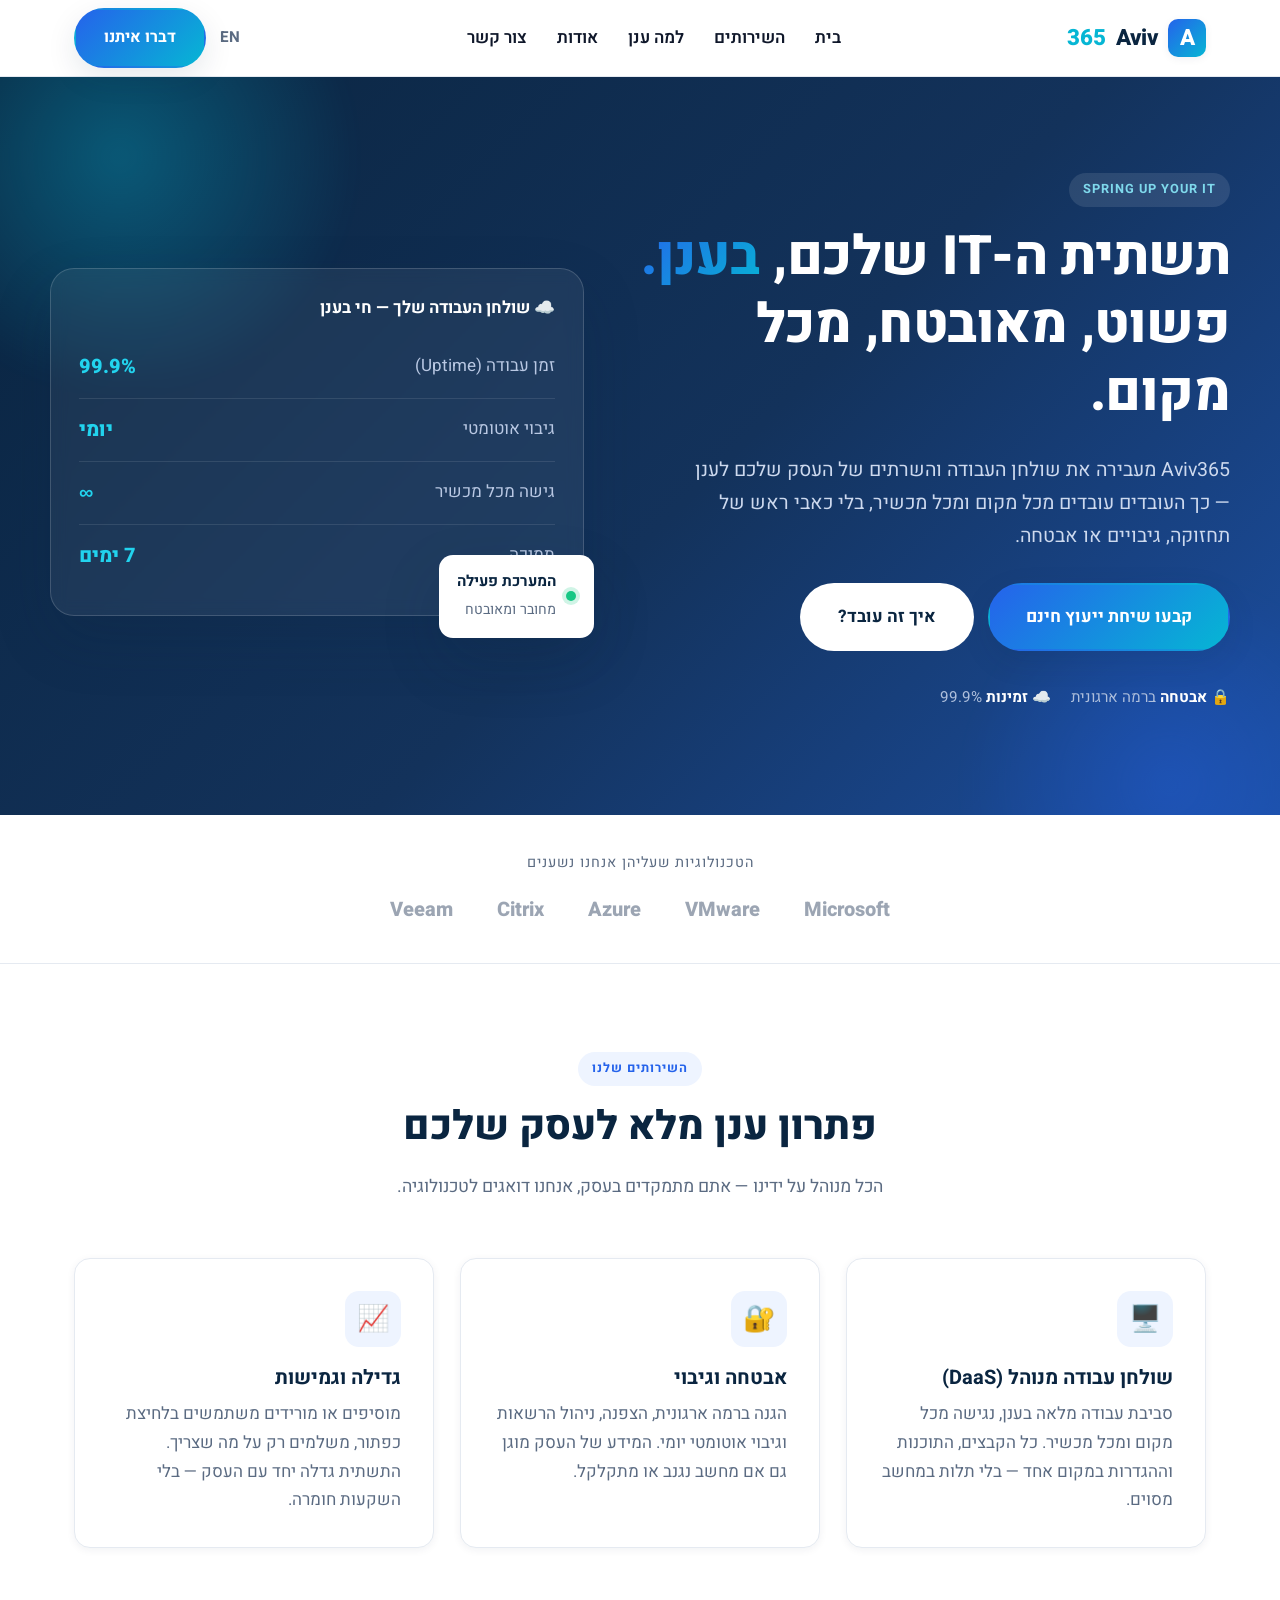
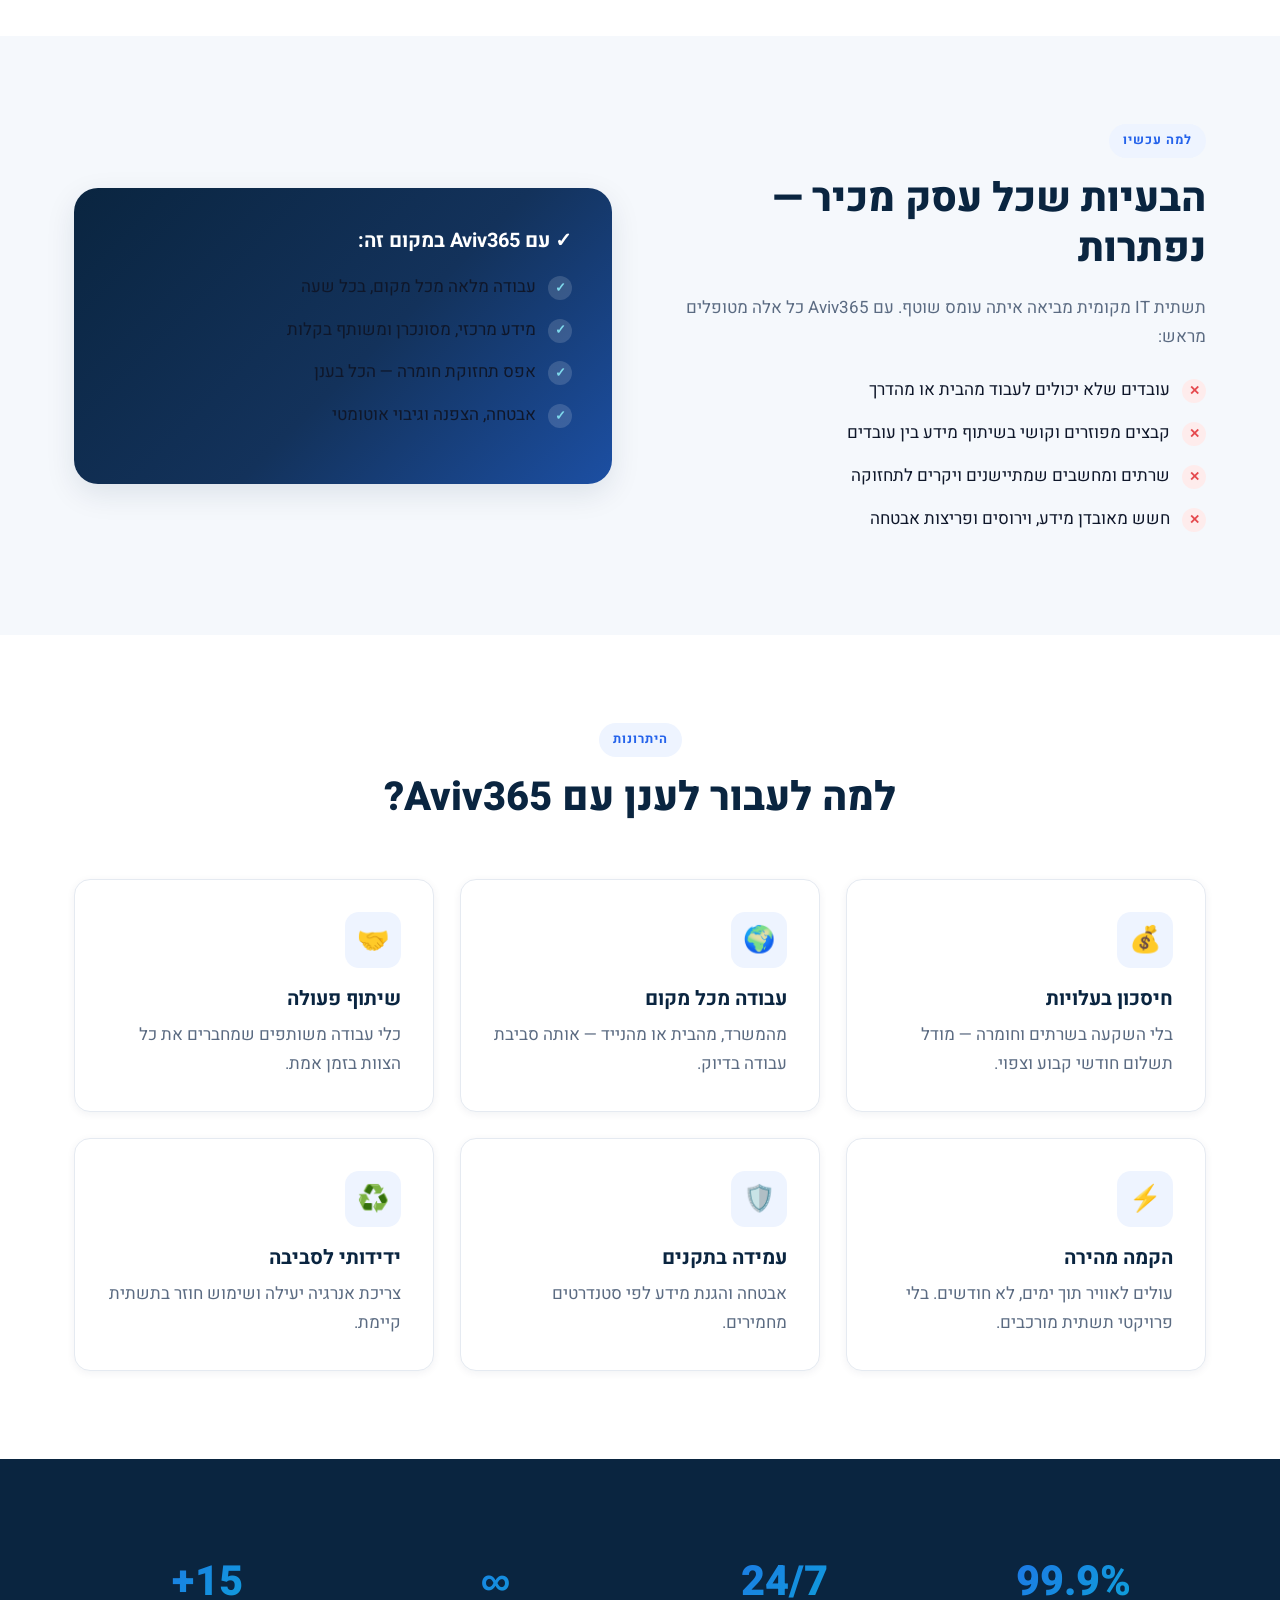
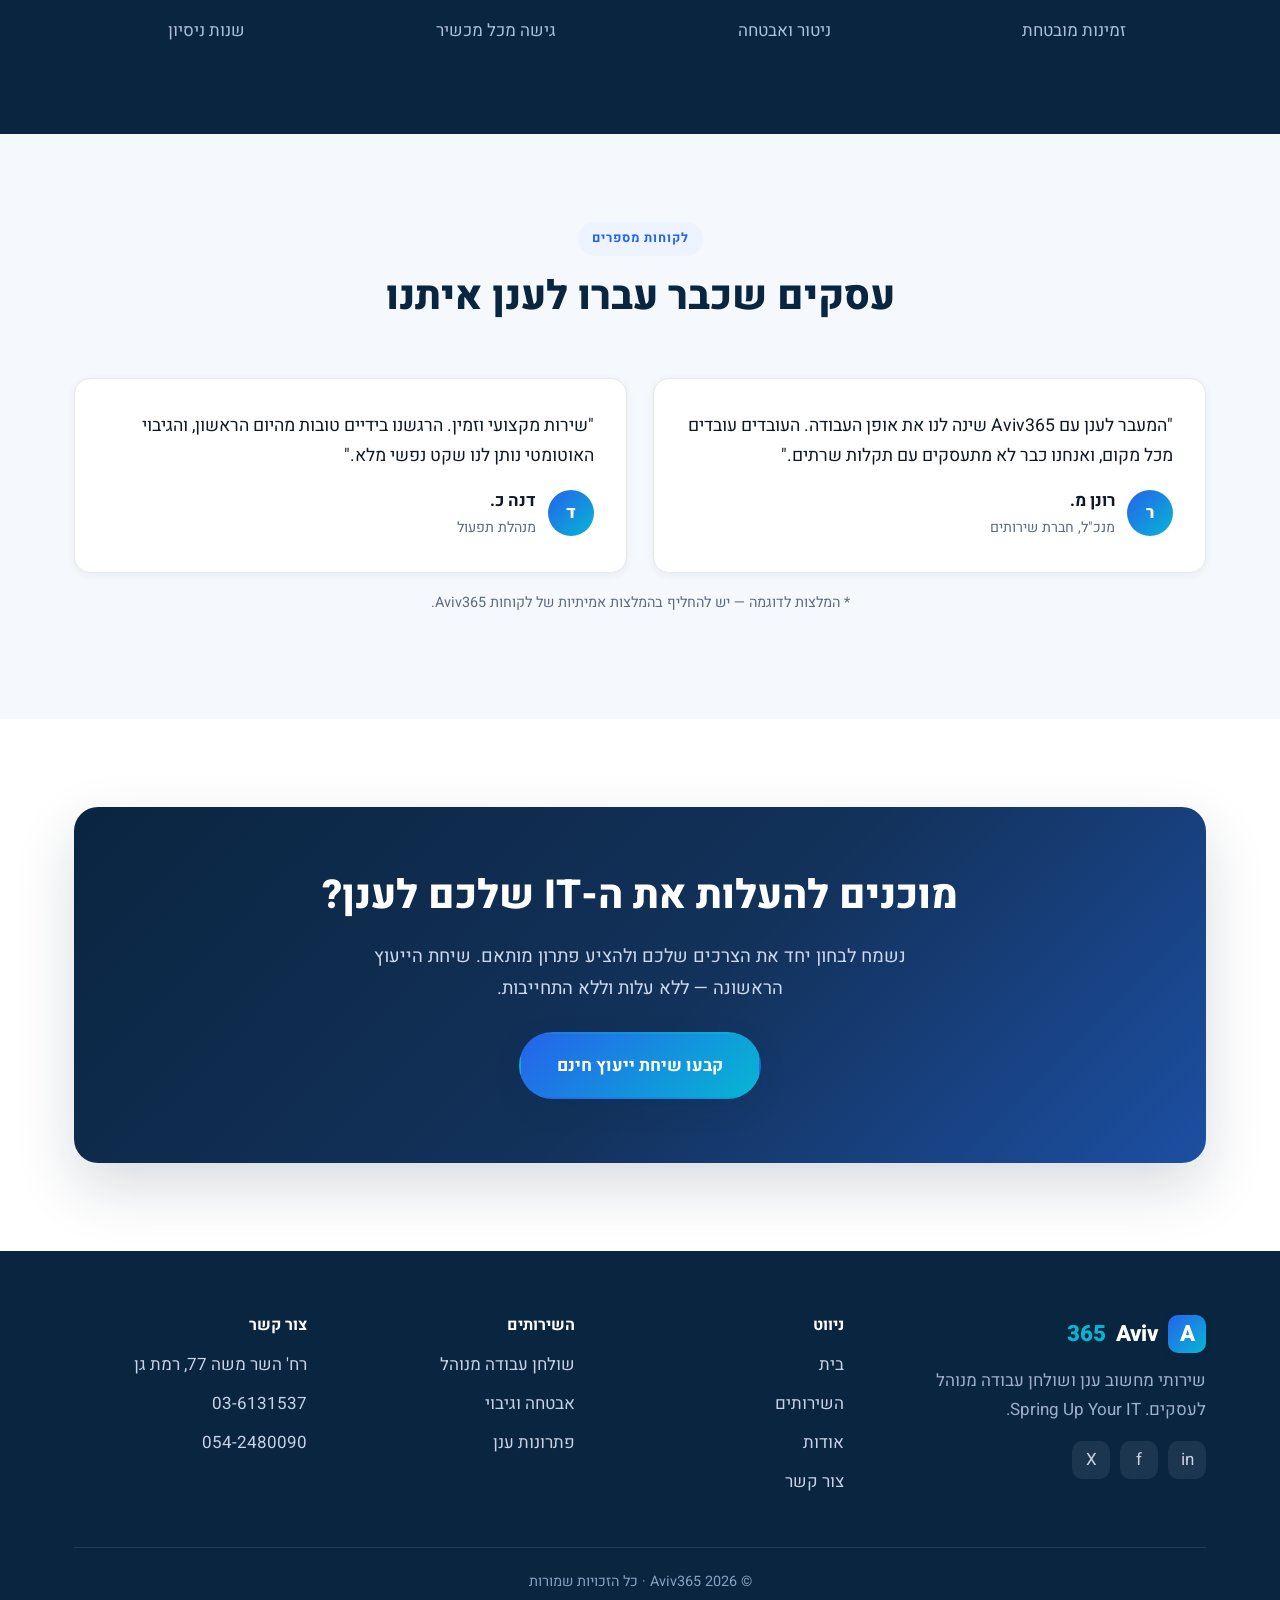
==== index.html @ 33a7fe13 "Aviv365 modern redesign preview" ====
<!DOCTYPE html>
<html lang="he" dir="rtl">
<head>
  <meta charset="UTF-8">
  <meta name="viewport" content="width=device-width, initial-scale=1.0">
  <title>Aviv365 | מחשוב ענן ושולחן עבודה מנוהל (DaaS) לעסקים</title>
  <meta name="description" content="Aviv365 מספקת שירותי מחשוב ענן ושולחן עבודה מנוהל (Desktop as a Service) לעסקים בישראל — עבודה מכל מקום, אבטחה ברמה ארגונית וחיסכון בעלויות IT.">
  <link rel="preconnect" href="https://fonts.googleapis.com">
  <link rel="preconnect" href="https://fonts.gstatic.com" crossorigin>
  <link href="https://fonts.googleapis.com/css2?family=Heebo:wght@400;500;600;700;800&display=swap" rel="stylesheet">
  <link rel="stylesheet" href="assets/style.css">
</head>
<body>

  <!-- ===== Header ===== -->
  <header class="site-header">
    <div class="container nav">
      <a href="index.html" class="brand">
        <span class="logo-mark">A</span>
        Aviv<span class="accent">365</span>
      </a>
      <nav class="nav__links" id="navLinks">
        <a href="index.html">בית</a>
        <a href="#services">השירותים</a>
        <a href="#why">למה ענן</a>
        <a href="about.html">אודות</a>
        <a href="contact.html">צור קשר</a>
      </nav>
      <div class="nav__actions">
        <a href="#" class="lang-toggle">EN</a>
        <a href="contact.html" class="btn btn--primary">דברו איתנו</a>
        <button class="nav__toggle" id="navToggle" aria-label="תפריט">
          <span></span><span></span><span></span>
        </button>
      </div>
    </div>
  </header>

  <!-- ===== Hero ===== -->
  <section class="hero">
    <div class="container hero__inner">
      <div class="hero__copy">
        <span class="eyebrow" style="background:rgba(255,255,255,.1);color:#7fd9ec;">Spring Up Your IT</span>
        <h1>תשתית ה-IT שלכם, <span class="hl">בענן.</span><br>פשוט, מאובטח, מכל מקום.</h1>
        <p class="lead">Aviv365 מעבירה את שולחן העבודה והשרתים של העסק שלכם לענן — כך העובדים עובדים מכל מקום ומכל מכשיר, בלי כאבי ראש של תחזוקה, גיבויים או אבטחה.</p>
        <div class="hero__cta">
          <a href="contact.html" class="btn btn--primary btn--lg">קבעו שיחת ייעוץ חינם</a>
          <a href="#services" class="btn btn--light btn--lg">איך זה עובד?</a>
        </div>
        <div class="hero__trust">
          <span>🔒 <strong>אבטחה</strong> ברמה ארגונית</span>
          <span>☁️ <strong>זמינות</strong> 99.9%</span>
        </div>
      </div>

      <div class="hero__visual">
        <div class="cloud-card">
          <h3>☁️ שולחן העבודה שלך — חי בענן</h3>
          <div class="cloud-stat"><span class="label">זמן עבודה (Uptime)</span><span class="val">99.9%</span></div>
          <div class="cloud-stat"><span class="label">גיבוי אוטומטי</span><span class="val">יומי</span></div>
          <div class="cloud-stat"><span class="label">גישה מכל מכשיר</span><span class="val">∞</span></div>
          <div class="cloud-stat"><span class="label">תמיכה</span><span class="val">7 ימים</span></div>
        </div>
        <div class="float-badge">
          <span class="dot"></span>
          <div><strong>המערכת פעילה</strong><small>מחובר ומאובטח</small></div>
        </div>
      </div>
    </div>
  </section>

  <!-- ===== Logos strip ===== -->
  <section class="logos">
    <div class="container">
      <p>הטכנולוגיות שעליהן אנחנו נשענים</p>
      <div class="logos__row">
        <span>Microsoft</span><span>VMware</span><span>Azure</span><span>Citrix</span><span>Veeam</span>
      </div>
    </div>
  </section>

  <!-- ===== Services ===== -->
  <section class="section" id="services">
    <div class="container">
      <div class="section__head">
        <span class="eyebrow">השירותים שלנו</span>
        <h2>פתרון ענן מלא לעסק שלכם</h2>
        <p>הכל מנוהל על ידינו — אתם מתמקדים בעסק, אנחנו דואגים לטכנולוגיה.</p>
      </div>
      <div class="grid grid--3 reveal">
        <div class="card">
          <div class="ico">🖥️</div>
          <h3>שולחן עבודה מנוהל (DaaS)</h3>
          <p>סביבת עבודה מלאה בענן, נגישה מכל מקום ומכל מכשיר. כל הקבצים, התוכנות וההגדרות במקום אחד — בלי תלות במחשב מסוים.</p>
        </div>
        <div class="card">
          <div class="ico">🔐</div>
          <h3>אבטחה וגיבוי</h3>
          <p>הגנה ברמה ארגונית, הצפנה, ניהול הרשאות וגיבוי אוטומטי יומי. המידע של העסק מוגן גם אם מחשב נגנב או מתקלקל.</p>
        </div>
        <div class="card">
          <div class="ico">📈</div>
          <h3>גדילה וגמישות</h3>
          <p>מוסיפים או מורידים משתמשים בלחיצת כפתור, משלמים רק על מה שצריך. התשתית גדלה יחד עם העסק — בלי השקעות חומרה.</p>
        </div>
      </div>
    </div>
  </section>

  <!-- ===== Problems we solve ===== -->
  <section class="section section--tint" id="problems">
    <div class="container split">
      <div>
        <span class="eyebrow">למה עכשיו</span>
        <h2>הבעיות שכל עסק מכיר — נפתרות</h2>
        <p style="color:var(--muted)">תשתית IT מקומית מביאה איתה עומס שוטף. עם Aviv365 כל אלה מטופלים מראש:</p>
        <ul class="check-list x-list" style="margin-top:24px;">
          <li><span class="mark">✕</span> עובדים שלא יכולים לעבוד מהבית או מהדרך</li>
          <li><span class="mark">✕</span> קבצים מפוזרים וקושי בשיתוף מידע בין עובדים</li>
          <li><span class="mark">✕</span> שרתים ומחשבים שמתיישנים ויקרים לתחזוקה</li>
          <li><span class="mark">✕</span> חשש מאובדן מידע, וירוסים ופריצות אבטחה</li>
        </ul>
      </div>
      <div class="split__visual">
        <h3 style="color:#fff;margin-bottom:20px;">✓ עם Aviv365 במקום זה:</h3>
        <ul class="check-list" style="color:#dbe6f8;">
          <li><span class="mark" style="background:rgba(255,255,255,.15);color:#7fd9ec;">✓</span> עבודה מלאה מכל מקום, בכל שעה</li>
          <li><span class="mark" style="background:rgba(255,255,255,.15);color:#7fd9ec;">✓</span> מידע מרכזי, מסונכרן ומשותף בקלות</li>
          <li><span class="mark" style="background:rgba(255,255,255,.15);color:#7fd9ec;">✓</span> אפס תחזוקת חומרה — הכל בענן</li>
          <li><span class="mark" style="background:rgba(255,255,255,.15);color:#7fd9ec;">✓</span> אבטחה, הצפנה וגיבוי אוטומטי</li>
        </ul>
      </div>
    </div>
  </section>

  <!-- ===== Why cloud / benefits ===== -->
  <section class="section" id="why">
    <div class="container">
      <div class="section__head">
        <span class="eyebrow">היתרונות</span>
        <h2>למה לעבור לענן עם Aviv365?</h2>
      </div>
      <div class="grid grid--3 reveal">
        <div class="card"><div class="ico">💰</div><h3>חיסכון בעלויות</h3><p>בלי השקעה בשרתים וחומרה — מודל תשלום חודשי קבוע וצפוי.</p></div>
        <div class="card"><div class="ico">🌍</div><h3>עבודה מכל מקום</h3><p>מהמשרד, מהבית או מהנייד — אותה סביבת עבודה בדיוק.</p></div>
        <div class="card"><div class="ico">🤝</div><h3>שיתוף פעולה</h3><p>כלי עבודה משותפים שמחברים את כל הצוות בזמן אמת.</p></div>
        <div class="card"><div class="ico">⚡</div><h3>הקמה מהירה</h3><p>עולים לאוויר תוך ימים, לא חודשים. בלי פרויקטי תשתית מורכבים.</p></div>
        <div class="card"><div class="ico">🛡️</div><h3>עמידה בתקנים</h3><p>אבטחה והגנת מידע לפי סטנדרטים מחמירים.</p></div>
        <div class="card"><div class="ico">♻️</div><h3>ידידותי לסביבה</h3><p>צריכת אנרגיה יעילה ושימוש חוזר בתשתית קיימת.</p></div>
      </div>
    </div>
  </section>

  <!-- ===== Stats band ===== -->
  <section class="section stats-band">
    <div class="container grid--4">
      <div class="stat"><div class="num">99.9%</div><div class="cap">זמינות מובטחת</div></div>
      <div class="stat"><div class="num">24/7</div><div class="cap">ניטור ואבטחה</div></div>
      <div class="stat"><div class="num">∞</div><div class="cap">גישה מכל מכשיר</div></div>
      <div class="stat"><div class="num">15+</div><div class="cap">שנות ניסיון</div></div>
    </div>
  </section>

  <!-- ===== Testimonials ===== -->
  <section class="section section--tint">
    <div class="container">
      <div class="section__head">
        <span class="eyebrow">לקוחות מספרים</span>
        <h2>עסקים שכבר עברו לענן איתנו</h2>
      </div>
      <div class="grid grid--2 reveal">
        <div class="quote">
          <p>"המעבר לענן עם Aviv365 שינה לנו את אופן העבודה. העובדים עובדים מכל מקום, ואנחנו כבר לא מתעסקים עם תקלות שרתים."</p>
          <div class="who"><span class="avatar">ר</span><div><strong>רונן מ.</strong><small>מנכ"ל, חברת שירותים</small></div></div>
        </div>
        <div class="quote">
          <p>"שירות מקצועי וזמין. הרגשנו בידיים טובות מהיום הראשון, והגיבוי האוטומטי נותן לנו שקט נפשי מלא."</p>
          <div class="who"><span class="avatar">ד</span><div><strong>דנה כ.</strong><small>מנהלת תפעול</small></div></div>
        </div>
      </div>
      <p style="text-align:center;color:var(--muted);margin-top:18px;font-size:.9rem;">* המלצות לדוגמה — יש להחליף בהמלצות אמיתיות של לקוחות Aviv365.</p>
    </div>
  </section>

  <!-- ===== CTA band ===== -->
  <section class="section">
    <div class="container">
      <div class="cta-band reveal">
        <h2>מוכנים להעלות את ה-IT שלכם לענן?</h2>
        <p>נשמח לבחון יחד את הצרכים שלכם ולהציע פתרון מותאם. שיחת הייעוץ הראשונה — ללא עלות וללא התחייבות.</p>
        <a href="contact.html" class="btn btn--primary btn--lg">קבעו שיחת ייעוץ חינם</a>
      </div>
    </div>
  </section>

  <!-- ===== Footer ===== -->
  <footer class="site-footer">
    <div class="container">
      <div class="footer-grid">
        <div class="footer-brand">
          <a href="index.html" class="brand"><span class="logo-mark">A</span> Aviv<span class="accent">365</span></a>
          <p>שירותי מחשוב ענן ושולחן עבודה מנוהל לעסקים. Spring Up Your IT.</p>
          <div class="social">
            <a href="#" aria-label="LinkedIn">in</a>
            <a href="#" aria-label="Facebook">f</a>
            <a href="#" aria-label="Twitter">X</a>
          </div>
        </div>
        <div>
          <h4>ניווט</h4>
          <ul>
            <li><a href="index.html">בית</a></li>
            <li><a href="#services">השירותים</a></li>
            <li><a href="about.html">אודות</a></li>
            <li><a href="contact.html">צור קשר</a></li>
          </ul>
        </div>
        <div>
          <h4>השירותים</h4>
          <ul>
            <li><a href="#services">שולחן עבודה מנוהל</a></li>
            <li><a href="#services">אבטחה וגיבוי</a></li>
            <li><a href="#why">פתרונות ענן</a></li>
          </ul>
        </div>
        <div>
          <h4>צור קשר</h4>
          <ul>
            <li>רח' השר משה 77, רמת גן</li>
            <li><a href="tel:+97236131537">03-6131537</a></li>
            <li><a href="tel:+972542480090">054-2480090</a></li>
          </ul>
        </div>
      </div>
      <div class="footer-bottom">
        © <span id="year">2026</span> Aviv365 · כל הזכויות שמורות
      </div>
    </div>
  </footer>

  <script src="assets/main.js"></script>
</body>
</html>
---- assets/style.css ----
/* ==========================================================================
   Aviv365 — Modern Redesign Stylesheet
   RTL · Responsive · Professional B2B Cloud
   ניתן לייבוא לוורדפרס: העתק קובץ זה ל-Child Theme בשם style.css
   ========================================================================== */

/* ----- Design Tokens ----- */
:root {
  --navy:        #0A2540;
  --navy-soft:   #13325b;
  --blue:        #2563EB;
  --blue-dark:   #1D4ED8;
  --accent:      #06B6D4;   /* cyan */
  --accent-soft: #22D3EE;
  --ink:         #0F172A;
  --muted:       #5B6B82;
  --line:        #E5EAF1;
  --bg:          #FFFFFF;
  --bg-soft:     #F5F8FC;
  --bg-tint:     #EEF4FF;
  --white:       #FFFFFF;
  --shadow-sm:   0 2px 8px rgba(10,37,64,.06);
  --shadow-md:   0 10px 30px rgba(10,37,64,.10);
  --shadow-lg:   0 24px 60px rgba(10,37,64,.16);
  --radius:      16px;
  --radius-lg:   24px;
  --maxw:        1180px;
  --grad: linear-gradient(135deg, #0A2540 0%, #13325b 55%, #1c4fa3 100%);
  --grad-accent: linear-gradient(135deg, var(--blue) 0%, var(--accent) 100%);
}

/* ----- Reset ----- */
*, *::before, *::after { box-sizing: border-box; }
html { scroll-behavior: smooth; }
body {
  margin: 0;
  font-family: "Heebo", "Assistant", -apple-system, "Segoe UI", Arial, sans-serif;
  color: var(--ink);
  background: var(--bg);
  line-height: 1.7;
  font-size: 17px;
  -webkit-font-smoothing: antialiased;
  text-rendering: optimizeLegibility;
  direction: rtl;
}
img { max-width: 100%; display: block; }
a { color: inherit; text-decoration: none; }
h1, h2, h3, h4 { line-height: 1.25; margin: 0 0 .5em; color: var(--navy); font-weight: 700; }
h1 { font-size: clamp(2rem, 5vw, 3.4rem); font-weight: 800; letter-spacing: -.5px; }
h2 { font-size: clamp(1.6rem, 3.5vw, 2.5rem); font-weight: 800; }
h3 { font-size: 1.25rem; }
p  { margin: 0 0 1rem; }
ul { margin: 0; padding: 0; list-style: none; }

/* ----- Layout ----- */
.container { width: 100%; max-width: var(--maxw); margin-inline: auto; padding-inline: 24px; }
.section { padding: 88px 0; }
.section--tint { background: var(--bg-soft); }
.section__head { text-align: center; max-width: 720px; margin: 0 auto 56px; }
.section__head p { color: var(--muted); font-size: 1.1rem; }
.eyebrow {
  display: inline-block; font-size: .8rem; font-weight: 700; letter-spacing: 1px;
  text-transform: uppercase; color: var(--blue);
  background: var(--bg-tint); padding: 6px 14px; border-radius: 999px; margin-bottom: 16px;
}

/* ----- Buttons ----- */
.btn {
  display: inline-flex; align-items: center; gap: 8px;
  font-weight: 700; font-size: 1rem; padding: 14px 28px;
  border-radius: 999px; border: 2px solid transparent; cursor: pointer;
  transition: transform .18s ease, box-shadow .18s ease, background .18s ease;
}
.btn--primary { background: var(--grad-accent); color: #fff; box-shadow: var(--shadow-md); }
.btn--primary:hover { transform: translateY(-2px); box-shadow: var(--shadow-lg); }
.btn--ghost { background: transparent; color: var(--navy); border-color: var(--line); }
.btn--ghost:hover { border-color: var(--blue); color: var(--blue); }
.btn--light { background: #fff; color: var(--navy); }
.btn--light:hover { transform: translateY(-2px); box-shadow: var(--shadow-lg); }
.btn--lg { padding: 17px 36px; font-size: 1.08rem; }

/* ----- Header ----- */
.site-header {
  position: sticky; top: 0; z-index: 50;
  background: rgba(255,255,255,.88); backdrop-filter: saturate(180%) blur(12px);
  border-bottom: 1px solid var(--line);
}
.nav { display: flex; align-items: center; justify-content: space-between; height: 76px; }
.brand { display: flex; align-items: center; gap: 10px; font-weight: 800; font-size: 1.4rem; color: var(--navy); }
.brand .logo-mark {
  width: 38px; height: 38px; border-radius: 10px; background: var(--grad-accent);
  display: grid; place-items: center; color: #fff; font-weight: 800; box-shadow: var(--shadow-sm);
}
.brand span.accent { color: var(--accent); }
.nav__links { display: flex; align-items: center; gap: 30px; }
.nav__links a { font-weight: 600; color: var(--ink); transition: color .15s; }
.nav__links a:hover { color: var(--blue); }
.nav__actions { display: flex; align-items: center; gap: 14px; }
.lang-toggle { font-weight: 700; color: var(--muted); font-size: .95rem; }
.lang-toggle:hover { color: var(--blue); }
.nav__toggle { display: none; background: none; border: 0; cursor: pointer; padding: 8px; }
.nav__toggle span { display: block; width: 26px; height: 2.5px; background: var(--navy); margin: 5px 0; border-radius: 2px; transition: .3s; }

/* ----- Hero ----- */
.hero { position: relative; background: var(--grad); color: #fff; overflow: hidden; }
.hero::before, .hero::after {
  content: ""; position: absolute; border-radius: 50%; filter: blur(10px); opacity: .35;
}
.hero::before { width: 480px; height: 480px; background: radial-gradient(circle, var(--accent), transparent 70%); top: -160px; left: -120px; }
.hero::after  { width: 420px; height: 420px; background: radial-gradient(circle, var(--blue), transparent 70%); bottom: -180px; right: -100px; }
.hero__inner { position: relative; z-index: 2; display: grid; grid-template-columns: 1.05fr .95fr; gap: 56px; align-items: center; padding: 96px 0 104px; }
.hero h1 { color: #fff; }
.hero h1 .hl { background: var(--grad-accent); -webkit-background-clip: text; background-clip: text; -webkit-text-fill-color: transparent; }
.hero p.lead { font-size: 1.22rem; color: #cdd9ee; max-width: 540px; margin-bottom: 30px; }
.hero__cta { display: flex; gap: 14px; flex-wrap: wrap; margin-bottom: 34px; }
.hero__trust { display: flex; align-items: center; gap: 20px; color: #aebfdc; font-size: .95rem; }
.hero__trust strong { color: #fff; }

/* Hero visual card */
.hero__visual { position: relative; }
.cloud-card {
  background: rgba(255,255,255,.06); border: 1px solid rgba(255,255,255,.16);
  border-radius: var(--radius-lg); padding: 28px; backdrop-filter: blur(8px);
  box-shadow: var(--shadow-lg);
}
.cloud-card h3 { color: #fff; font-size: 1.05rem; margin-bottom: 18px; display: flex; align-items: center; gap: 10px; }
.cloud-stat { display: flex; align-items: center; justify-content: space-between; padding: 14px 0; border-bottom: 1px solid rgba(255,255,255,.1); }
.cloud-stat:last-child { border-bottom: 0; }
.cloud-stat .label { color: #b9c8e3; }
.cloud-stat .val { font-weight: 800; font-size: 1.25rem; color: var(--accent-soft); }
.float-badge {
  position: absolute; bottom: -22px; right: -10px; background: #fff; color: var(--navy);
  border-radius: 14px; padding: 14px 18px; box-shadow: var(--shadow-lg); display: flex; gap: 10px; align-items: center;
}
.float-badge .dot { width: 10px; height: 10px; border-radius: 50%; background: #16C784; box-shadow: 0 0 0 4px rgba(22,199,132,.2); }
.float-badge strong { display: block; font-size: .95rem; }
.float-badge small { color: var(--muted); }

/* ----- Logos / trust strip ----- */
.logos { padding: 36px 0; border-bottom: 1px solid var(--line); }
.logos p { text-align: center; color: var(--muted); font-size: .9rem; letter-spacing: 1px; text-transform: uppercase; margin-bottom: 18px; }
.logos__row { display: flex; flex-wrap: wrap; justify-content: center; align-items: center; gap: 44px; opacity: .6; }
.logos__row span { font-weight: 800; font-size: 1.25rem; color: var(--muted); }

/* ----- Cards grid ----- */
.grid { display: grid; gap: 26px; }
.grid--3 { grid-template-columns: repeat(3, 1fr); }
.grid--2 { grid-template-columns: repeat(2, 1fr); }
.card {
  background: #fff; border: 1px solid var(--line); border-radius: var(--radius);
  padding: 32px; box-shadow: var(--shadow-sm); transition: transform .2s ease, box-shadow .2s ease, border-color .2s;
}
.card:hover { transform: translateY(-4px); box-shadow: var(--shadow-md); border-color: #d6e2f7; }
.card .ico {
  width: 56px; height: 56px; border-radius: 14px; display: grid; place-items: center;
  background: var(--bg-tint); color: var(--blue); font-size: 26px; margin-bottom: 18px;
}
.card h3 { margin-bottom: 10px; }
.card p { color: var(--muted); margin: 0; }

/* problems list */
.check-list li { display: flex; gap: 12px; align-items: flex-start; margin-bottom: 14px; color: var(--ink); }
.check-list .mark { flex: 0 0 24px; height: 24px; border-radius: 50%; background: var(--bg-tint); color: var(--blue); display: grid; place-items: center; font-size: 13px; font-weight: 800; margin-top: 3px; }
.x-list .mark { background: #FEECEC; color: #E5484D; }

/* split feature */
.split { display: grid; grid-template-columns: 1fr 1fr; gap: 56px; align-items: center; }
.split__visual { background: var(--grad); border-radius: var(--radius-lg); padding: 40px; color: #fff; box-shadow: var(--shadow-md); }
.split__visual .cloud-stat .val { color: var(--accent-soft); }

/* ----- Stats band ----- */
.stats-band { background: var(--navy); color: #fff; }
.stats-band .grid--4 { display: grid; grid-template-columns: repeat(4,1fr); gap: 24px; text-align: center; }
.stat .num { font-size: 2.6rem; font-weight: 800; background: var(--grad-accent); -webkit-background-clip: text; background-clip: text; -webkit-text-fill-color: transparent; }
.stat .cap { color: #aebfdc; }

/* ----- Testimonials ----- */
.quote { background: #fff; border: 1px solid var(--line); border-radius: var(--radius); padding: 32px; box-shadow: var(--shadow-sm); }
.quote p { font-size: 1.1rem; color: var(--ink); }
.quote .who { display: flex; align-items: center; gap: 12px; margin-top: 16px; }
.quote .avatar { width: 46px; height: 46px; border-radius: 50%; background: var(--grad-accent); color: #fff; display: grid; place-items: center; font-weight: 800; }
.quote .who small { color: var(--muted); display: block; }

/* ----- CTA band ----- */
.cta-band { background: var(--grad); color: #fff; border-radius: var(--radius-lg); padding: 64px 48px; text-align: center; box-shadow: var(--shadow-lg); }
.cta-band h2 { color: #fff; }
.cta-band p { color: #cdd9ee; max-width: 560px; margin: 0 auto 28px; font-size: 1.15rem; }

/* ----- Contact / form ----- */
.contact-grid { display: grid; grid-template-columns: 1fr 1fr; gap: 48px; align-items: start; }
.info-item { display: flex; gap: 14px; margin-bottom: 22px; }
.info-item .ico { flex: 0 0 46px; height: 46px; border-radius: 12px; background: var(--bg-tint); color: var(--blue); display: grid; place-items: center; font-size: 20px; }
.info-item strong { display: block; }
.info-item span, .info-item a { color: var(--muted); }
.form { background: #fff; border: 1px solid var(--line); border-radius: var(--radius); padding: 32px; box-shadow: var(--shadow-sm); }
.field { margin-bottom: 18px; }
.field label { display: block; font-weight: 600; margin-bottom: 6px; font-size: .95rem; }
.field input, .field textarea {
  width: 100%; padding: 13px 16px; border: 1.5px solid var(--line); border-radius: 12px;
  font: inherit; background: var(--bg-soft); transition: border-color .15s, background .15s;
}
.field input:focus, .field textarea:focus { outline: 0; border-color: var(--blue); background: #fff; }
.field textarea { min-height: 120px; resize: vertical; }

/* ----- Footer ----- */
.site-footer { background: var(--navy); color: #c7d3e6; padding: 64px 0 28px; }
.footer-grid { display: grid; grid-template-columns: 1.4fr 1fr 1fr 1fr; gap: 36px; margin-bottom: 40px; }
.site-footer h4 { color: #fff; font-size: 1rem; margin-bottom: 16px; }
.site-footer a { color: #c7d3e6; transition: color .15s; }
.site-footer a:hover { color: var(--accent-soft); }
.site-footer li { margin-bottom: 10px; }
.footer-brand .brand { color: #fff; margin-bottom: 14px; }
.footer-brand p { color: #9fb0cc; max-width: 280px; }
.social { display: flex; gap: 10px; margin-top: 16px; }
.social a { width: 38px; height: 38px; border-radius: 10px; background: rgba(255,255,255,.08); display: grid; place-items: center; }
.social a:hover { background: var(--grad-accent); }
.footer-bottom { border-top: 1px solid rgba(255,255,255,.1); padding-top: 22px; text-align: center; color: #8aa0c2; font-size: .9rem; }

/* ----- Reveal animation ----- */
.reveal { opacity: 0; transform: translateY(24px); transition: opacity .6s ease, transform .6s ease; }
.reveal.in { opacity: 1; transform: none; }

/* ==========================================================================
   Responsive
   ========================================================================== */
@media (max-width: 960px) {
  .hero__inner { grid-template-columns: 1fr; gap: 40px; padding: 64px 0 80px; }
  .hero__visual { max-width: 460px; }
  .split, .contact-grid { grid-template-columns: 1fr; gap: 36px; }
  .grid--3 { grid-template-columns: repeat(2, 1fr); }
  .footer-grid { grid-template-columns: 1fr 1fr; }
  .stats-band .grid--4 { grid-template-columns: 1fr 1fr; gap: 36px; }
}
@media (max-width: 760px) {
  .nav__links, .nav__actions .btn { display: none; }
  .nav__toggle { display: block; }
  .nav__links.open {
    display: flex; flex-direction: column; position: absolute; top: 76px; right: 0; left: 0;
    background: #fff; padding: 20px 24px; gap: 18px; border-bottom: 1px solid var(--line); box-shadow: var(--shadow-md);
  }
  .section { padding: 60px 0; }
  .grid--3, .grid--2 { grid-template-columns: 1fr; }
  .footer-grid { grid-template-columns: 1fr; }
  .stats-band .grid--4 { grid-template-columns: 1fr 1fr; }
  .cta-band { padding: 44px 24px; }
  body { font-size: 16px; }
}
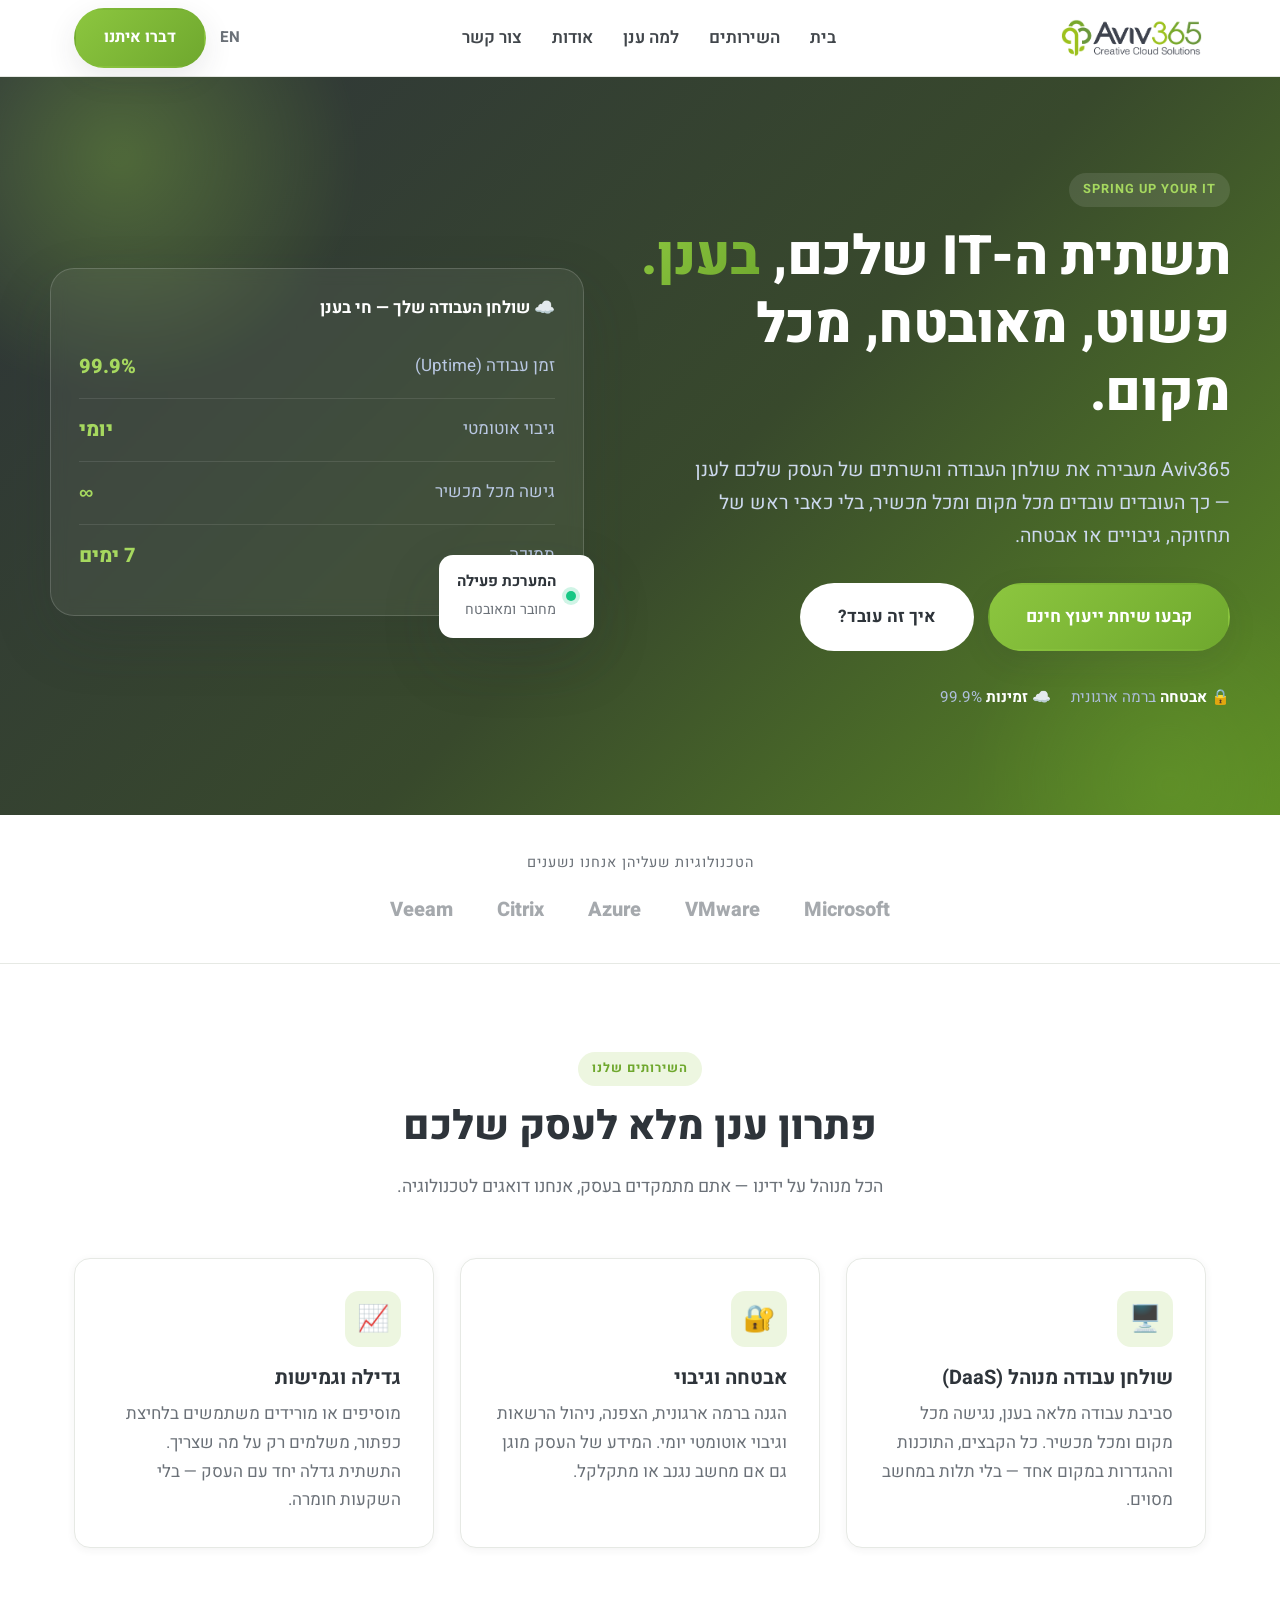
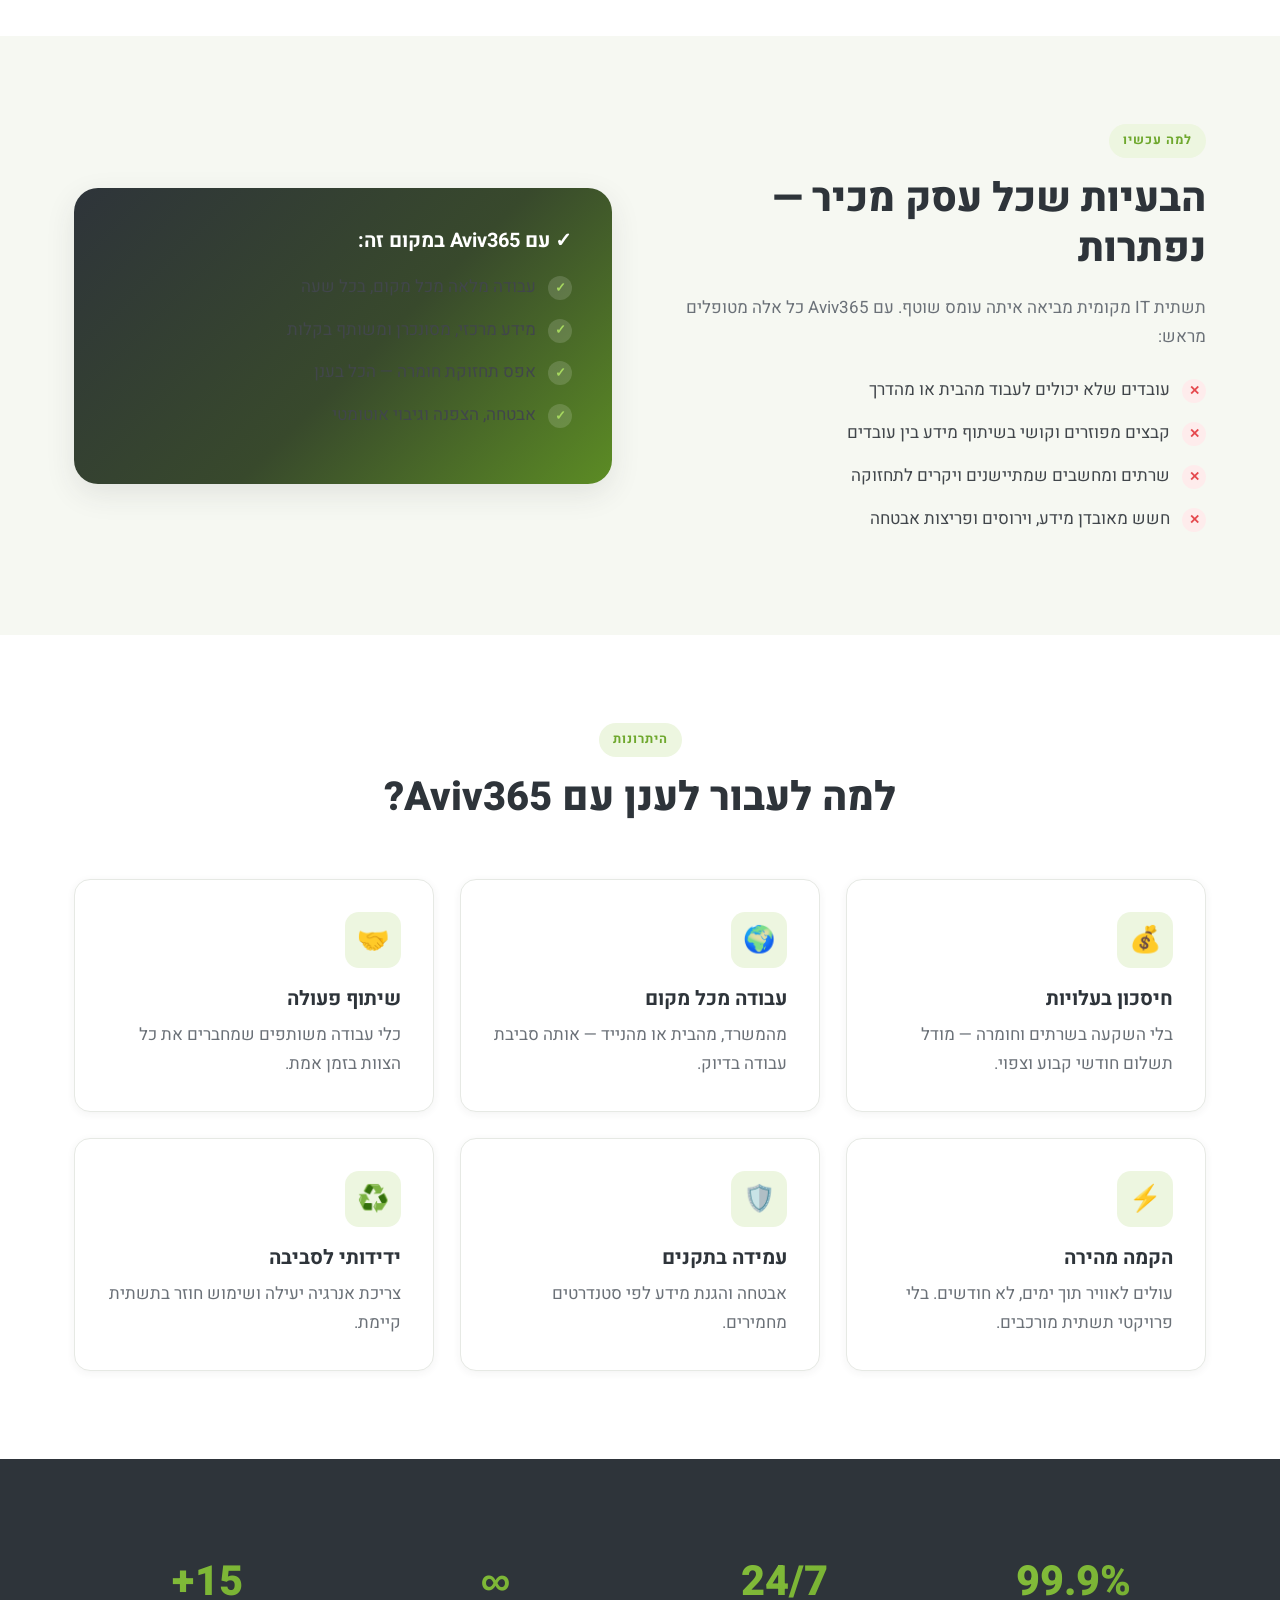
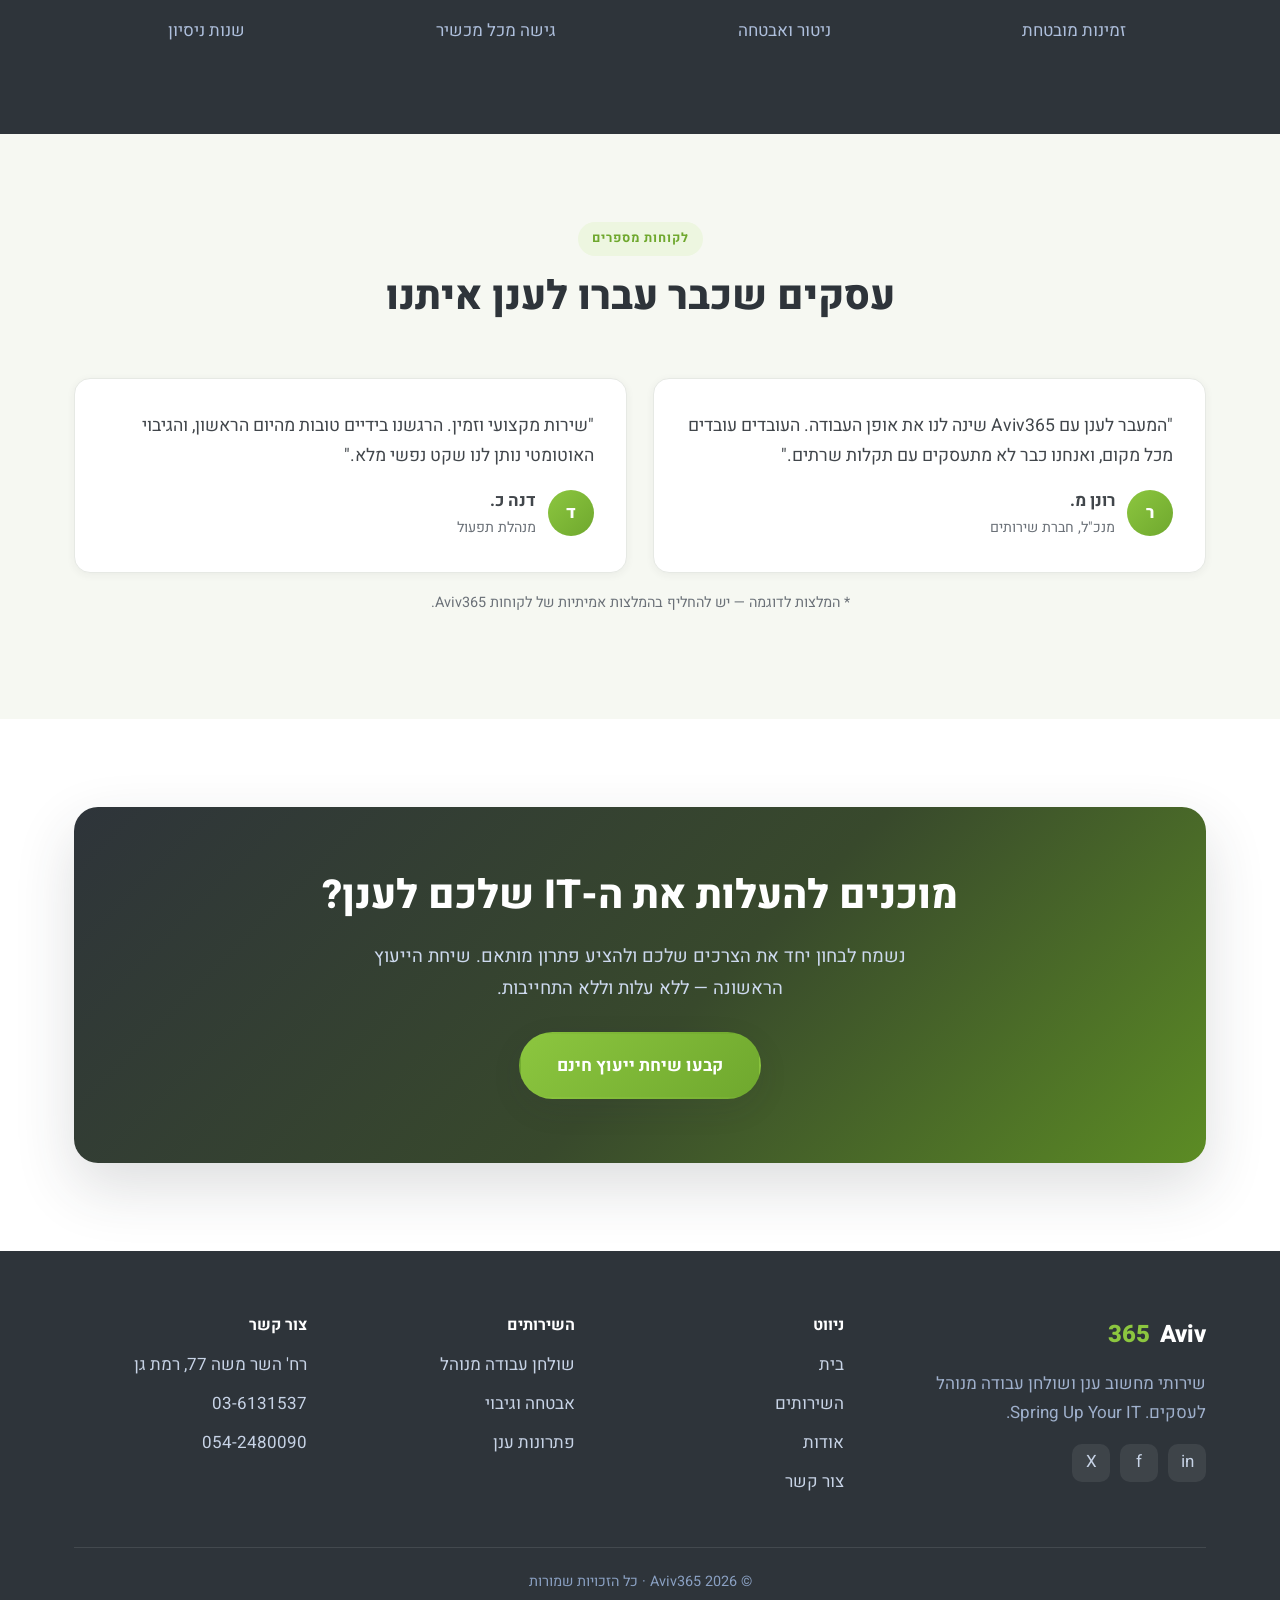
==== commit fb493048: "Apply real Aviv365 logo and brand colors (green + charcoal)" ====
--- a/index.html
+++ b/index.html
@@ -4,6 +4,7 @@
   <meta charset="UTF-8">
   <meta name="viewport" content="width=device-width, initial-scale=1.0">
   <title>Aviv365 | מחשוב ענן ושולחן עבודה מנוהל (DaaS) לעסקים</title>
+  <link rel="icon" type="image/png" href="assets/favicon.png">
   <meta name="description" content="Aviv365 מספקת שירותי מחשוב ענן ושולחן עבודה מנוהל (Desktop as a Service) לעסקים בישראל — עבודה מכל מקום, אבטחה ברמה ארגונית וחיסכון בעלויות IT.">
   <link rel="preconnect" href="https://fonts.googleapis.com">
   <link rel="preconnect" href="https://fonts.gstatic.com" crossorigin>
@@ -15,9 +16,8 @@
   <!-- ===== Header ===== -->
   <header class="site-header">
     <div class="container nav">
-      <a href="index.html" class="brand">
-        <span class="logo-mark">A</span>
-        Aviv<span class="accent">365</span>
+      <a href="index.html" class="brand" aria-label="Aviv365">
+        <img src="assets/logo.png" class="brand-logo" alt="Aviv365 — Creative Cloud Solutions">
       </a>
       <nav class="nav__links" id="navLinks">
         <a href="index.html">בית</a>
@@ -40,7 +40,7 @@
   <section class="hero">
     <div class="container hero__inner">
       <div class="hero__copy">
-        <span class="eyebrow" style="background:rgba(255,255,255,.1);color:#7fd9ec;">Spring Up Your IT</span>
+        <span class="eyebrow" style="background:rgba(255,255,255,.1);color:#A6D85F;">Spring Up Your IT</span>
         <h1>תשתית ה-IT שלכם, <span class="hl">בענן.</span><br>פשוט, מאובטח, מכל מקום.</h1>
         <p class="lead">Aviv365 מעבירה את שולחן העבודה והשרתים של העסק שלכם לענן — כך העובדים עובדים מכל מקום ומכל מכשיר, בלי כאבי ראש של תחזוקה, גיבויים או אבטחה.</p>
         <div class="hero__cta">
@@ -124,10 +124,10 @@
       <div class="split__visual">
         <h3 style="color:#fff;margin-bottom:20px;">✓ עם Aviv365 במקום זה:</h3>
         <ul class="check-list" style="color:#dbe6f8;">
-          <li><span class="mark" style="background:rgba(255,255,255,.15);color:#7fd9ec;">✓</span> עבודה מלאה מכל מקום, בכל שעה</li>
-          <li><span class="mark" style="background:rgba(255,255,255,.15);color:#7fd9ec;">✓</span> מידע מרכזי, מסונכרן ומשותף בקלות</li>
-          <li><span class="mark" style="background:rgba(255,255,255,.15);color:#7fd9ec;">✓</span> אפס תחזוקת חומרה — הכל בענן</li>
-          <li><span class="mark" style="background:rgba(255,255,255,.15);color:#7fd9ec;">✓</span> אבטחה, הצפנה וגיבוי אוטומטי</li>
+          <li><span class="mark" style="background:rgba(255,255,255,.15);color:#A6D85F;">✓</span> עבודה מלאה מכל מקום, בכל שעה</li>
+          <li><span class="mark" style="background:rgba(255,255,255,.15);color:#A6D85F;">✓</span> מידע מרכזי, מסונכרן ומשותף בקלות</li>
+          <li><span class="mark" style="background:rgba(255,255,255,.15);color:#A6D85F;">✓</span> אפס תחזוקת חומרה — הכל בענן</li>
+          <li><span class="mark" style="background:rgba(255,255,255,.15);color:#A6D85F;">✓</span> אבטחה, הצפנה וגיבוי אוטומטי</li>
         </ul>
       </div>
     </div>
@@ -198,7 +198,7 @@
     <div class="container">
       <div class="footer-grid">
         <div class="footer-brand">
-          <a href="index.html" class="brand"><span class="logo-mark">A</span> Aviv<span class="accent">365</span></a>
+          <a href="index.html" class="brand">Aviv<span class="accent">365</span></a>
           <p>שירותי מחשוב ענן ושולחן עבודה מנוהל לעסקים. Spring Up Your IT.</p>
           <div class="social">
             <a href="#" aria-label="LinkedIn">in</a>
--- a/assets/style.css
+++ b/assets/style.css
@@ -6,27 +6,28 @@
 
 /* ----- Design Tokens ----- */
 :root {
-  --navy:        #0A2540;
-  --navy-soft:   #13325b;
-  --blue:        #2563EB;
-  --blue-dark:   #1D4ED8;
-  --accent:      #06B6D4;   /* cyan */
-  --accent-soft: #22D3EE;
-  --ink:         #0F172A;
-  --muted:       #5B6B82;
-  --line:        #E5EAF1;
+  /* Brand palette — derived from the Aviv365 logo (leaf-green + charcoal) */
+  --navy:        #2E343A;   /* charcoal slate (matches "Aviv" in logo) — dark sections/headings */
+  --navy-soft:   #38492C;
+  --blue:        #6FA82E;   /* primary green — links, icons, buttons */
+  --blue-dark:   #57881F;
+  --accent:      #8CC63F;   /* brand bright green (the "365") */
+  --accent-soft: #A6D85F;   /* light green for highlights on dark */
+  --ink:         #41464B;   /* charcoal text */
+  --muted:       #6B7178;
+  --line:        #E6E9E4;
   --bg:          #FFFFFF;
-  --bg-soft:     #F5F8FC;
-  --bg-tint:     #EEF4FF;
+  --bg-soft:     #F6F8F2;
+  --bg-tint:     #EDF6E0;   /* light green tint */
   --white:       #FFFFFF;
-  --shadow-sm:   0 2px 8px rgba(10,37,64,.06);
-  --shadow-md:   0 10px 30px rgba(10,37,64,.10);
-  --shadow-lg:   0 24px 60px rgba(10,37,64,.16);
+  --shadow-sm:   0 2px 8px rgba(46,52,58,.06);
+  --shadow-md:   0 10px 30px rgba(46,52,58,.10);
+  --shadow-lg:   0 24px 60px rgba(46,52,58,.16);
   --radius:      16px;
   --radius-lg:   24px;
   --maxw:        1180px;
-  --grad: linear-gradient(135deg, #0A2540 0%, #13325b 55%, #1c4fa3 100%);
-  --grad-accent: linear-gradient(135deg, var(--blue) 0%, var(--accent) 100%);
+  --grad: linear-gradient(135deg, #2E343A 0%, #38492C 55%, #5C8C24 100%);
+  --grad-accent: linear-gradient(135deg, var(--accent) 0%, var(--blue) 100%);
 }
 
 /* ----- Reset ----- */
@@ -87,11 +88,11 @@
 }
 .nav { display: flex; align-items: center; justify-content: space-between; height: 76px; }
 .brand { display: flex; align-items: center; gap: 10px; font-weight: 800; font-size: 1.4rem; color: var(--navy); }
-.brand .logo-mark {
-  width: 38px; height: 38px; border-radius: 10px; background: var(--grad-accent);
-  display: grid; place-items: center; color: #fff; font-weight: 800; box-shadow: var(--shadow-sm);
-}
+.brand-logo { height: 46px; width: auto; display: block; }
 .brand span.accent { color: var(--accent); }
+/* footer brand: charcoal logo wouldn't read on dark bg → use white text wordmark */
+.footer-brand .brand { color: #fff; font-size: 1.5rem; }
+.footer-brand .brand span.accent { color: var(--accent); }
 .nav__links { display: flex; align-items: center; gap: 30px; }
 .nav__links a { font-weight: 600; color: var(--ink); transition: color .15s; }
 .nav__links a:hover { color: var(--blue); }
